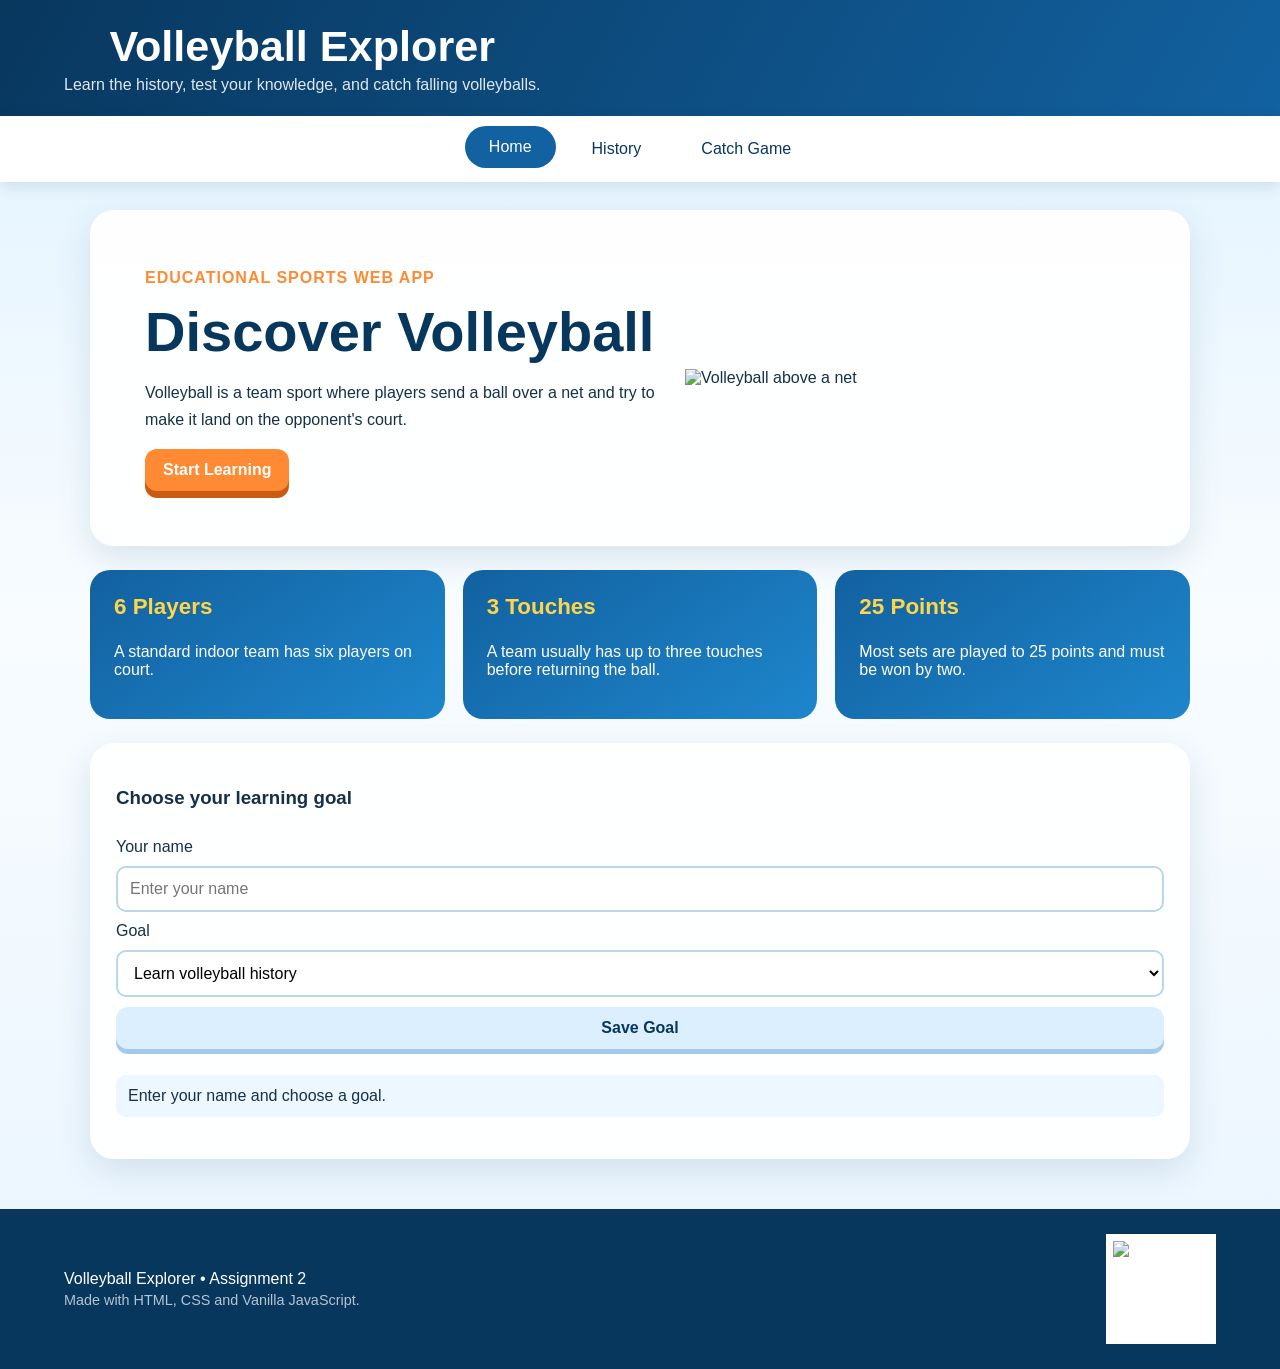
==== LabNo_YourName_AdminNo_A2/index.html @ b8690b4b "Add files via upload" ====
<!DOCTYPE html>
<html lang="en">
<head>
  <meta charset="UTF-8">
  <meta name="viewport" content="width=device-width, initial-scale=1.0">
  <meta name="theme-color" content="#1261a0">
  <title>Volleyball Explorer</title>
  <link rel="stylesheet" href="style.css">
</head>
<body>
  <header class="site-header">
    <button id="menuBtn" class="menu-btn" aria-label="Open navigation">☰</button>
    <div>
      <h1>Volleyball Explorer</h1>
      <p>Learn the history, test your knowledge, and catch falling volleyballs.</p>
    </div>
  </header>

  <nav id="mainNav" class="main-nav" aria-label="Main navigation">
    <button class="nav-btn active" data-page="home">Home</button>
    <button class="nav-btn" data-page="history">History</button>
    <button class="nav-btn" data-page="game">Catch Game</button>
  </nav>

  <main>
    <section id="home" class="page active-page">
      <div class="hero-card">
        <div class="hero-text">
          <p class="tag">Educational Sports Web App</p>
          <h2>Discover Volleyball</h2>
          <p>Volleyball is a team sport where players send a ball over a net and try to make it land on the opponent's court.</p>
          <button class="primary-btn go-page" data-page="history">Start Learning</button>
        </div>
        <img src="images/volleyball.png" alt="Volleyball above a net">
      </div>

      <div class="info-grid">
        <article>
          <h3>6 Players</h3>
          <p>A standard indoor team has six players on court.</p>
        </article>
        <article>
          <h3>3 Touches</h3>
          <p>A team usually has up to three touches before returning the ball.</p>
        </article>
        <article>
          <h3>25 Points</h3>
          <p>Most sets are played to 25 points and must be won by two.</p>
        </article>
      </div>

      <div class="settings-card">
        <h3>Choose your learning goal</h3>
        <label for="nameInput">Your name</label>
        <input id="nameInput" type="text" maxlength="20" placeholder="Enter your name">
        <label for="goalSelect">Goal</label>
        <select id="goalSelect">
          <option value="history">Learn volleyball history</option>
          <option value="game">Practise reaction speed</option>
        </select>
        <button id="saveGoalBtn" class="secondary-btn">Save Goal</button>
        <p id="goalMessage" class="message-box">Enter your name and choose a goal.</p>
      </div>
    </section>

    <section id="history" class="page">
      <div class="section-heading">
        <p class="tag">Subtopic 1</p>
        <h2>History of Volleyball</h2>
        <p>Tap each year to reveal an important event.</p>
      </div>

      <div id="timeline" class="timeline">
        <button class="timeline-item" data-year="1895">
          <span>1895</span>
          <strong>Volleyball is created</strong>
        </button>
        <button class="timeline-item" data-year="1896">
          <span>1896</span>
          <strong>The name changes</strong>
        </button>
        <button class="timeline-item" data-year="1947">
          <span>1947</span>
          <strong>International federation</strong>
        </button>
        <button class="timeline-item" data-year="1964">
          <span>1964</span>
          <strong>Olympic debut</strong>
        </button>
      </div>

      <div id="historyDetail" class="history-detail">
        <h3>Select a year</h3>
        <p>The information will appear here.</p>
      </div>

      <div class="quiz-card">
        <h3>Quick History Check</h3>
        <p>Who created volleyball?</p>
        <div id="quizOptions" class="quiz-options">
          <button data-answer="wrong">James Naismith</button>
          <button data-answer="correct">William G. Morgan</button>
          <button data-answer="wrong">Pierre de Coubertin</button>
        </div>
        <p id="quizFeedback" class="message-box">Choose one answer.</p>
      </div>
    </section>

    <section id="game" class="page">
      <div class="section-heading">
        <p class="tag">Subtopic 2</p>
        <h2>Catch the Volleyball</h2>
        <p>Move the mouse or drag your finger left and right. Catch the falling volleyballs with the hand.</p>
      </div>

      <div class="game-controls">
        <button id="startBtn" class="primary-btn">Start Game</button>
        <button id="resetBtn" class="secondary-btn">Reset</button>
        <button id="soundBtn" class="secondary-btn" aria-pressed="true">Sound: On</button>
        <button id="fullscreenBtn" class="secondary-btn">Full Screen</button>
      </div>

      <div class="score-row">
        <span>Score: <strong id="score">0</strong></span>
        <span>Misses: <strong id="misses">0</strong>/3</span>
        <span>Time: <strong id="time">30</strong>s</span>
      </div>

      <div id="gameArea" class="game-area" aria-label="Volleyball catching game">
        <div class="cloud cloud-one"></div>
        <div class="cloud cloud-two"></div>
        <img id="ball" class="ball hidden" src="images/volleyball.png" alt="Falling volleyball">
        <img id="hand" class="hand" src="images/hand.png" alt="Player hand">
        <p id="gameMessage" class="game-message">Press Start Game</p>
      </div>

      <div class="difficulty-card">
        <label for="difficultyRange">Difficulty</label>
        <input id="difficultyRange" type="range" min="1" max="3" value="2">
        <span id="difficultyLabel">Normal</span>
      </div>
    </section>
  </main>

  <footer>
    <div>
      <p>Volleyball Explorer • Assignment 2</p>
      <p class="small-text">Made with HTML, CSS and Vanilla JavaScript.</p>
    </div>
    <img id="qrCodeImg" src="images/qr_placeholder.svg" alt="QR code placeholder for the hosted website">
  </footer>

  <audio id="catchAudio" src="audio/catch.wav" preload="auto"></audio>
  <audio id="missAudio" src="audio/miss.wav" preload="auto"></audio>
  <script src="main.js"></script>
</body>
</html>
---- LabNo_YourName_AdminNo_A2/style.css ----
:root {
  --blue: #1261a0;
  --dark-blue: #08375e;
  --yellow: #ffd54a;
  --orange: #ff8a34;
  --light: #f3f9ff;
  --white: #ffffff;
  --text: #163047;
  --danger: #c0392b;
  --success: #16784c;
}

* { box-sizing: border-box; }

body {
  margin: 0;
  min-height: 100vh;
  overflow-x: hidden;
  font-family: Arial, Helvetica, sans-serif;
  color: var(--text);
  background: linear-gradient(180deg, #dff2ff 0%, #f8fcff 45%, #e9f5ff 100%);
}

button, input, select { font: inherit; }
button { cursor: pointer; }

.site-header {
  display: flex;
  align-items: center;
  text-align: center;
  gap: 18px;
  padding: 22px clamp(18px, 5vw, 70px);
  color: var(--white);
  background: linear-gradient(120deg, var(--dark-blue), var(--blue));
}



.site-header h1 { margin: 0 0 5px; font-size: clamp(1.7rem, 4vw, 2.7rem); }
.site-header p { margin: 0; opacity: 0.88; }
.menu-btn { display: none; border: 0; color: white; background: transparent; font-size: 1.8rem; }

.main-nav {
  display: flex;
  justify-content: center;
  gap: 12px;
  padding: 12px;
  background: var(--white);
  box-shadow: 0 4px 15px rgba(12, 59, 95, 0.12);
  position: sticky;
  top: 0;
  z-index: 20;
}

.nav-btn {
  border: 2px solid transparent;
  border-radius: 999px;
  padding: 10px 22px;
  color: var(--dark-blue);
  background: transparent;
  transition: 0.2s ease;
}
.nav-btn:hover, .nav-btn.active { color: white; background: var(--blue); transform: translateY(-2px); }

main { width: min(1100px, 92%); margin: 28px auto 50px; }
.page { display: none; animation: fade-in 0.35s ease; }
.active-page { display: block; }
@keyframes fade-in { from { opacity: 0; transform: translateY(10px); } to { opacity: 1; transform: translateY(0); } }

.hero-card, .settings-card, .history-detail, .quiz-card, .difficulty-card {
  border-radius: 24px;
  background: rgba(255,255,255,0.95);
  box-shadow: 0 12px 35px rgba(11, 67, 107, 0.12);
}
.hero-card { display: grid; grid-template-columns: 1.2fr 1fr; align-items: center; padding: clamp(25px, 5vw, 55px); overflow: hidden; }
.hero-card img { width: 100%; max-height: 320px; animation: float-ball 3s ease-in-out infinite; }
@keyframes float-ball { 50% { transform: translateY(-12px) rotate(3deg); } }
.tag { margin: 0 0 8px; color: var(--orange); font-weight: 800; text-transform: uppercase; letter-spacing: 1px; }
h2 { margin: 0 0 15px; color: var(--dark-blue); font-size: clamp(2rem, 5vw, 3.5rem); }
.hero-text p { line-height: 1.65; }

.primary-btn, .secondary-btn {
  border: 0;
  border-radius: 12px;
  padding: 12px 18px;
  font-weight: 700;
  transition: transform 0.2s ease, box-shadow 0.2s ease;
}
.primary-btn { color: white; background: var(--orange); box-shadow: 0 7px 0 #c95c13; }
.secondary-btn { color: var(--dark-blue); background: #dcefff; box-shadow: 0 5px 0 #a4cae8; }
.primary-btn:hover, .secondary-btn:hover { transform: translateY(-2px); }
.primary-btn:active, .secondary-btn:active { transform: translateY(3px); box-shadow: none; }

.info-grid { display: grid; grid-template-columns: repeat(3, 1fr); gap: 18px; margin: 24px 0; }
.info-grid article { padding: 24px; border-radius: 20px; color: white; background: linear-gradient(145deg, var(--blue), #1e86cc); transition: transform 0.25s ease; }
.info-grid article:hover { transform: translateY(-6px); }
.info-grid h3 { margin-top: 0; color: var(--yellow); font-size: 1.4rem; }

.settings-card { padding: 26px; display: grid; gap: 10px; }
input, select { width: 100%; border: 2px solid #b8d6ec; border-radius: 10px; padding: 12px; background: white; }
.message-box { min-height: 25px; padding: 12px; border-radius: 10px; background: #edf7ff; }
.success { color: var(--success); background: #e2f7ec; }
.error { color: var(--danger); background: #ffe9e5; }

.section-heading { margin-bottom: 22px; text-align: center; }
.section-heading p:last-child { max-width: 700px; margin: 0 auto; line-height: 1.6; }
.timeline { display: grid; grid-template-columns: repeat(4, 1fr); gap: 13px; }
.timeline-item { min-height: 120px; border: 0; border-radius: 18px; padding: 18px; color: white; background: linear-gradient(145deg, var(--blue), var(--dark-blue)); text-align: left; transition: 0.25s ease; }
.timeline-item:hover, .timeline-item.selected { transform: translateY(-6px); outline: 4px solid var(--yellow); }
.timeline-item span { display: block; margin-bottom: 8px; color: var(--yellow); font-size: 1.5rem; font-weight: 800; }
.history-detail, .quiz-card { margin-top: 20px; padding: 26px; }
.quiz-options { display: flex; flex-wrap: wrap; gap: 10px; }
.quiz-options button { flex: 1 1 190px; border: 2px solid #9dc6e4; border-radius: 12px; padding: 12px; color: var(--dark-blue); background: white; }
.quiz-options button:hover { background: #e9f6ff; }

.game-controls { display: flex; flex-wrap: wrap; justify-content: center; gap: 12px; margin-bottom: 20px; }
.score-row { display: flex; justify-content: space-around; gap: 15px; margin-bottom: 12px; padding: 13px; border-radius: 14px; color: white; background: var(--dark-blue); }
.game-area {
  position: relative;
  width: 100%;
  height: min(62vh, 540px);
  min-height: 390px;
  overflow: hidden;
  cursor: none;
  border: 6px solid white;
  border-radius: 24px;
  background: linear-gradient(#74ccff 0 72%, #f3d38b 72% 100%);
  box-shadow: 0 14px 35px rgba(13, 61, 95, 0.2);
  touch-action: none;
}
.game-area::after { content: ""; position: absolute; left: 0; right: 0; bottom: 27%; height: 8px; background: rgba(255,255,255,0.8); }
.ball { position: absolute; width: 72px; height: 72px; left: 50%; top: -90px; z-index: 4; filter: drop-shadow(0 6px 5px rgba(0,0,0,0.25)); }
.hand { position: absolute; width: 120px; left: calc(50% - 60px); bottom: 12px; z-index: 5; pointer-events: none; filter: drop-shadow(0 6px 4px rgba(0,0,0,0.25)); }
.hidden { display: none; }
.game-message { position: absolute; left: 50%; top: 42%; z-index: 8; transform: translate(-50%, -50%); margin: 0; padding: 14px 22px; border-radius: 999px; color: var(--dark-blue); background: rgba(255,255,255,0.9); font-weight: 800; text-align: center; }
.cloud { position: absolute; width: 120px; height: 35px; border-radius: 50px; background: rgba(255,255,255,0.75); }
.cloud::before, .cloud::after { content: ""; position: absolute; border-radius: 50%; background: inherit; }
.cloud::before { width: 55px; height: 55px; left: 15px; top: -25px; }
.cloud::after { width: 70px; height: 70px; right: 12px; top: -38px; }
.cloud-one { left: 8%; top: 15%; animation: cloud-move 15s linear infinite alternate; }
.cloud-two { right: 8%; top: 28%; transform: scale(0.75); animation: cloud-move 20s linear infinite alternate-reverse; }
@keyframes cloud-move { to { transform: translateX(80px); } }
.difficulty-card { display: flex; align-items: center; gap: 15px; margin-top: 18px; padding: 20px; }
.difficulty-card input { flex: 1; }

footer { display: flex; align-items: center; justify-content: space-between; gap: 20px; padding: 25px clamp(18px, 5vw, 70px); color: white; background: var(--dark-blue); }
footer p { margin: 4px 0; }
.small-text { opacity: 0.7; font-size: 0.9rem; }
#qrCodeImg { width: 110px; height: 110px; border: 7px solid white; background: white; }

@media (max-width: 800px) {
  .site-header { align-items: flex-start; }
  .menu-btn { display: block; }
  .main-nav { display: none; position: sticky; top: 0; flex-direction: column; align-items: stretch; }
  .main-nav.open { display: flex; }
  .nav-btn { border-radius: 10px; }
  main { width: min(94%, 680px); margin-top: 18px; }
  .hero-card { grid-template-columns: 1fr; text-align: center; }
  .hero-card img { max-height: 230px; order: -1; }
  .info-grid, .timeline { grid-template-columns: 1fr; }
  .timeline-item { min-height: 90px; }
  .score-row { font-size: 0.9rem; }
  .game-area { height: 58vh; min-height: 360px; }
  .ball { width: 58px; height: 58px; }
  .hand { width: 100px; }
  .difficulty-card { flex-wrap: wrap; }
  footer { justify-content: center; text-align: center; }
  #qrCodeImg { display: none; }
}

@media (prefers-reduced-motion: reduce) {
  *, *::before, *::after { animation-duration: 0.01ms !important; animation-iteration-count: 1 !important; transition-duration: 0.01ms !important; }
}
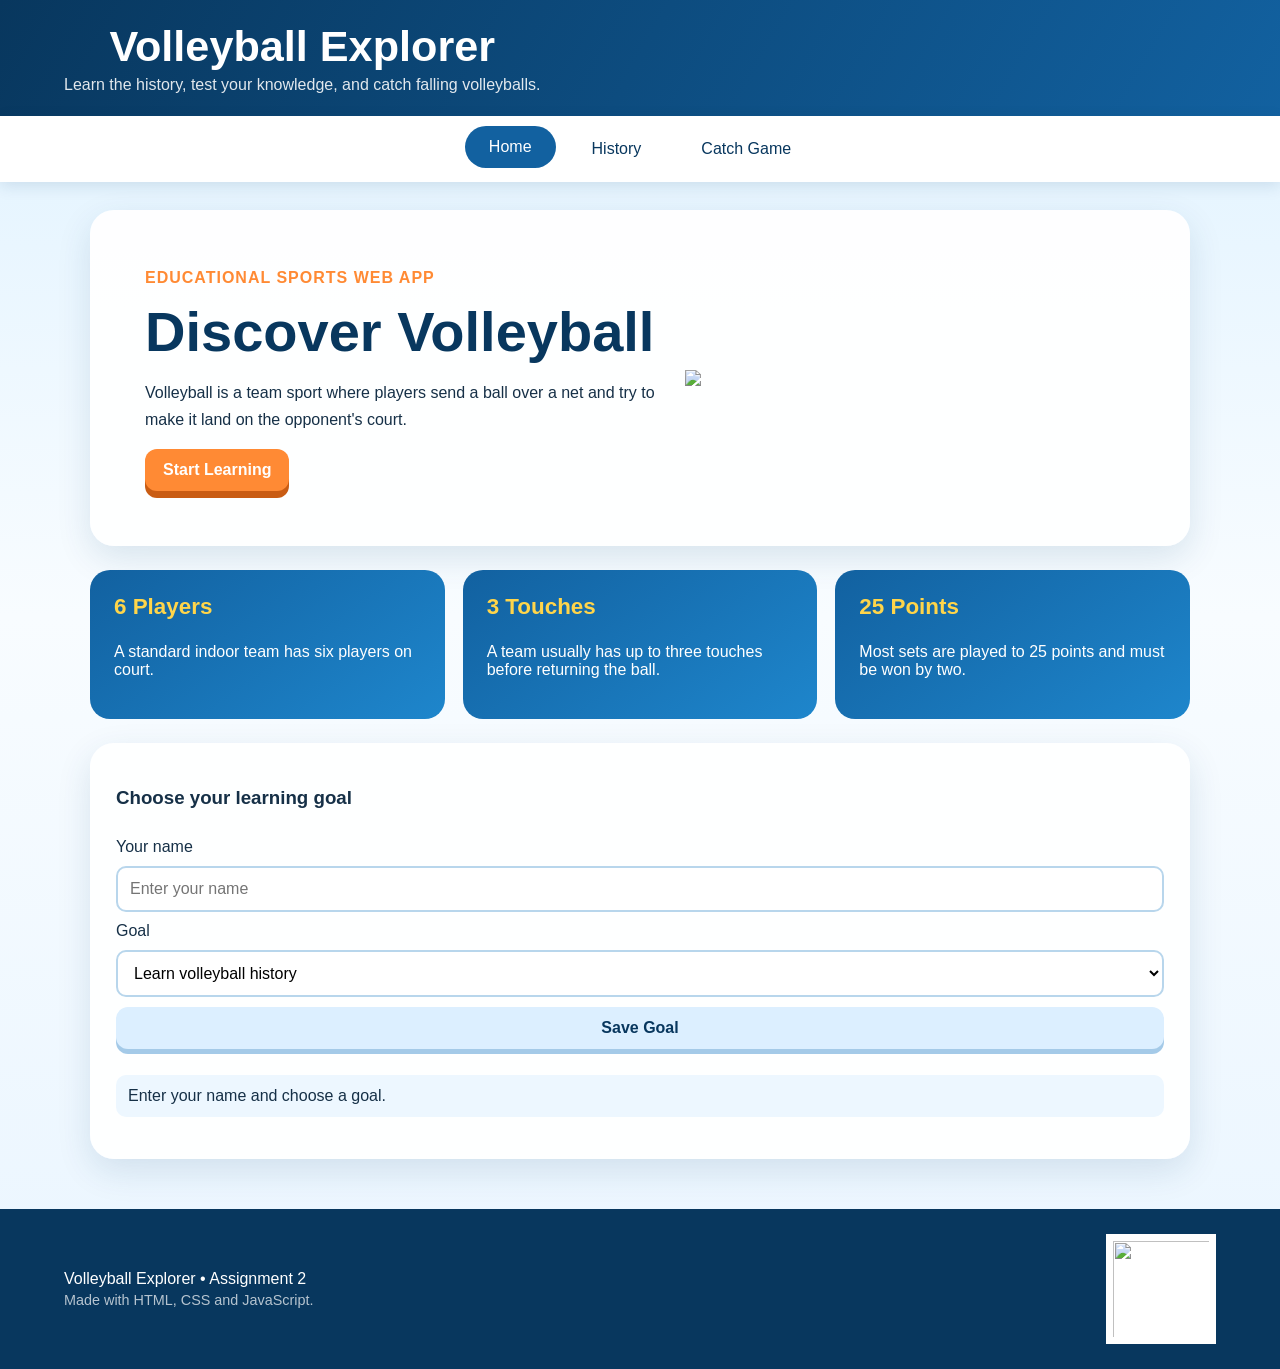
==== commit f333dd0c: "Add files via upload" ====
--- a/LabNo_YourName_AdminNo_A2/index.html
+++ b/LabNo_YourName_AdminNo_A2/index.html
@@ -7,6 +7,7 @@
   <title>Volleyball Explorer</title>
   <link rel="stylesheet" href="style.css">
 </head>
+
 <body>
   <header class="site-header">
     <button id="menuBtn" class="menu-btn" aria-label="Open navigation">☰</button>
@@ -31,7 +32,7 @@
           <p>Volleyball is a team sport where players send a ball over a net and try to make it land on the opponent's court.</p>
           <button class="primary-btn go-page" data-page="history">Start Learning</button>
         </div>
-        <img src="images/volleyball.png" alt="Volleyball above a net">
+        <img src="images/volleyball.png">
       </div>
 
       <div class="info-grid">
@@ -127,10 +128,10 @@
       </div>
 
       <div id="gameArea" class="game-area" aria-label="Volleyball catching game">
-        <div class="cloud cloud-one"></div>
-        <div class="cloud cloud-two"></div>
-        <img id="ball" class="ball hidden" src="images/volleyball.png" alt="Falling volleyball">
-        <img id="hand" class="hand" src="images/hand.png" alt="Player hand">
+ 
+        <img id="ball" class="ball hidden" src="images/volleyball.png">
+		<img id="rock" class="ball hidden" src="images/rock.png">
+        <img id="hand" class="hand" src="images/hand.png">
         <p id="gameMessage" class="game-message">Press Start Game</p>
       </div>
 
@@ -145,13 +146,12 @@
   <footer>
     <div>
       <p>Volleyball Explorer • Assignment 2</p>
-      <p class="small-text">Made with HTML, CSS and Vanilla JavaScript.</p>
+      <p class="small-text">Made with HTML, CSS and JavaScript.</p>
     </div>
-    <img id="qrCodeImg" src="images/qr_placeholder.svg" alt="QR code placeholder for the hosted website">
+    <img id="qrCodeImg" src="images/qr_placeholder.svg">
   </footer>
 
-  <audio id="catchAudio" src="audio/catch.wav" preload="auto"></audio>
-  <audio id="missAudio" src="audio/miss.wav" preload="auto"></audio>
+  <audio id="catchAudio" src="audio/Volleyball.mp3" preload="auto"></audio>
   <script src="main.js"></script>
 </body>
 </html>
--- a/LabNo_YourName_AdminNo_A2/style.css
+++ b/LabNo_YourName_AdminNo_A2/style.css
@@ -133,13 +133,6 @@
 .hand { position: absolute; width: 120px; left: calc(50% - 60px); bottom: 12px; z-index: 5; pointer-events: none; filter: drop-shadow(0 6px 4px rgba(0,0,0,0.25)); }
 .hidden { display: none; }
 .game-message { position: absolute; left: 50%; top: 42%; z-index: 8; transform: translate(-50%, -50%); margin: 0; padding: 14px 22px; border-radius: 999px; color: var(--dark-blue); background: rgba(255,255,255,0.9); font-weight: 800; text-align: center; }
-.cloud { position: absolute; width: 120px; height: 35px; border-radius: 50px; background: rgba(255,255,255,0.75); }
-.cloud::before, .cloud::after { content: ""; position: absolute; border-radius: 50%; background: inherit; }
-.cloud::before { width: 55px; height: 55px; left: 15px; top: -25px; }
-.cloud::after { width: 70px; height: 70px; right: 12px; top: -38px; }
-.cloud-one { left: 8%; top: 15%; animation: cloud-move 15s linear infinite alternate; }
-.cloud-two { right: 8%; top: 28%; transform: scale(0.75); animation: cloud-move 20s linear infinite alternate-reverse; }
-@keyframes cloud-move { to { transform: translateX(80px); } }
 .difficulty-card { display: flex; align-items: center; gap: 15px; margin-top: 18px; padding: 20px; }
 .difficulty-card input { flex: 1; }
 
